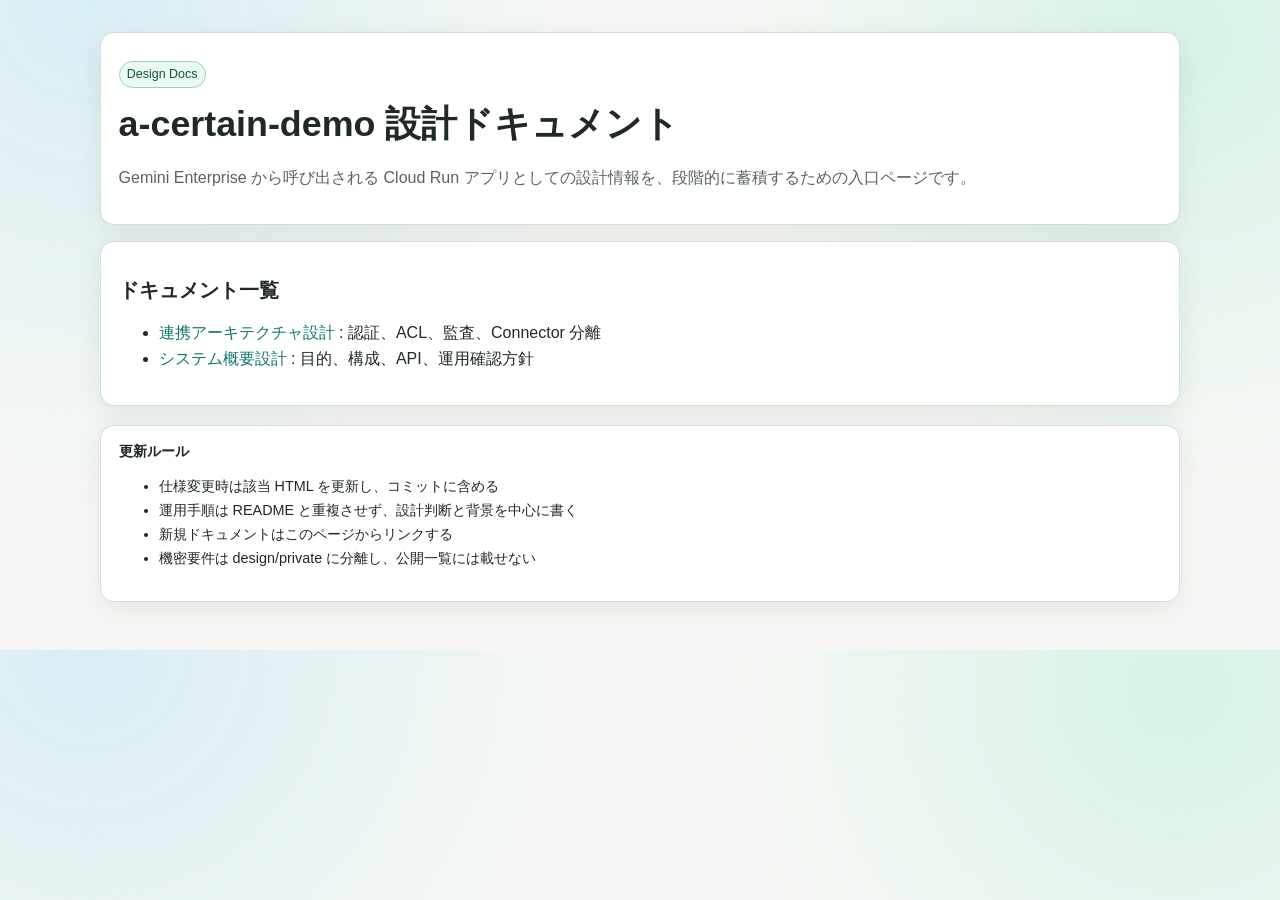
==== design/index.html @ d28c5338 "Add public and private design documentation" ====
<!doctype html>
<html lang="ja">
  <head>
    <meta charset="UTF-8" />
    <meta name="viewport" content="width=device-width, initial-scale=1.0" />
    <title>a-certain-demo Design Docs</title>
    <link rel="stylesheet" href="./assets/style.css" />
  </head>
  <body>
    <main class="page">
      <section class="card">
        <p class="badge">Design Docs</p>
        <h1>a-certain-demo 設計ドキュメント</h1>
        <p class="muted">
          Gemini Enterprise から呼び出される Cloud Run アプリとしての設計情報を、段階的に蓄積するための入口ページです。
        </p>
      </section>

      <section class="card" style="margin-top: 1rem">
        <h2>ドキュメント一覧</h2>
        <ul>
          <li>
            <a href="./connector-architecture.html">連携アーキテクチャ設計</a>
            : 認証、ACL、監査、Connector 分離
          </li>
          <li>
            <a href="./system-overview.html">システム概要設計</a>
            : 目的、構成、API、運用確認方針
          </li>
        </ul>
      </section>

      <section class="card footer">
        <strong>更新ルール</strong>
        <ul>
          <li>仕様変更時は該当 HTML を更新し、コミットに含める</li>
          <li>運用手順は README と重複させず、設計判断と背景を中心に書く</li>
          <li>新規ドキュメントはこのページからリンクする</li>
          <li>機密要件は design/private に分離し、公開一覧には載せない</li>
        </ul>
      </section>
    </main>
  </body>
</html>
---- design/assets/style.css ----
:root {
  --bg: #f6f7f4;
  --surface: #ffffff;
  --text: #1f2a22;
  --muted: #57655b;
  --line: #d8ddd6;
  --accent: #0f766e;
  --accent-2: #14532d;
}

* {
  box-sizing: border-box;
}

body {
  margin: 0;
  color: var(--text);
  font-family: "Avenir Next", "Hiragino Kaku Gothic ProN", "Yu Gothic", sans-serif;
  background:
    radial-gradient(circle at 92% 6%, #d7f3e6 0, transparent 34%),
    radial-gradient(circle at 7% 0%, #d9eef4 0, transparent 38%),
    var(--bg);
}

.page {
  width: min(1080px, 100% - 2rem);
  margin: 2rem auto 3rem;
}

.card {
  background: var(--surface);
  border: 1px solid var(--line);
  border-radius: 14px;
  padding: 1rem 1.1rem;
  box-shadow: 0 8px 28px rgba(20, 45, 32, 0.08);
}

h1,
h2,
h3 {
  margin: 0;
}

h1 {
  font-size: clamp(1.6rem, 2.8vw, 2.4rem);
}

h2 {
  margin-top: 1.2rem;
  font-size: 1.25rem;
}

h3 {
  margin-top: 0.9rem;
  font-size: 1.02rem;
}

p,
li {
  line-height: 1.65;
}

small,
.muted {
  color: var(--muted);
}

a {
  color: var(--accent);
  text-decoration: none;
}

a:hover {
  text-decoration: underline;
}

.grid {
  display: grid;
  gap: 1rem;
}

.grid.cols-2 {
  grid-template-columns: repeat(2, minmax(0, 1fr));
}

.kv {
  width: 100%;
  border-collapse: collapse;
  margin-top: 0.7rem;
}

.kv th,
.kv td {
  border: 1px solid var(--line);
  padding: 0.55rem 0.7rem;
  vertical-align: top;
}

.kv th {
  width: 220px;
  text-align: left;
  background: #f8fbf9;
}

.badge {
  display: inline-block;
  font-size: 0.78rem;
  border: 1px solid #9ad2bf;
  background: #e8faf2;
  color: var(--accent-2);
  padding: 0.12rem 0.45rem;
  border-radius: 999px;
}

.note {
  border-left: 4px solid var(--accent);
  background: #eef9f7;
  padding: 0.75rem 0.9rem;
  border-radius: 8px;
}

.timeline {
  margin: 0.5rem 0 0;
  padding-left: 1.2rem;
}

.footer {
  margin-top: 1.2rem;
  font-size: 0.9rem;
}

@media (max-width: 820px) {
  .grid.cols-2 {
    grid-template-columns: 1fr;
  }

  .page {
    width: calc(100% - 1rem);
    margin: 0.8rem auto 1.4rem;
  }
}
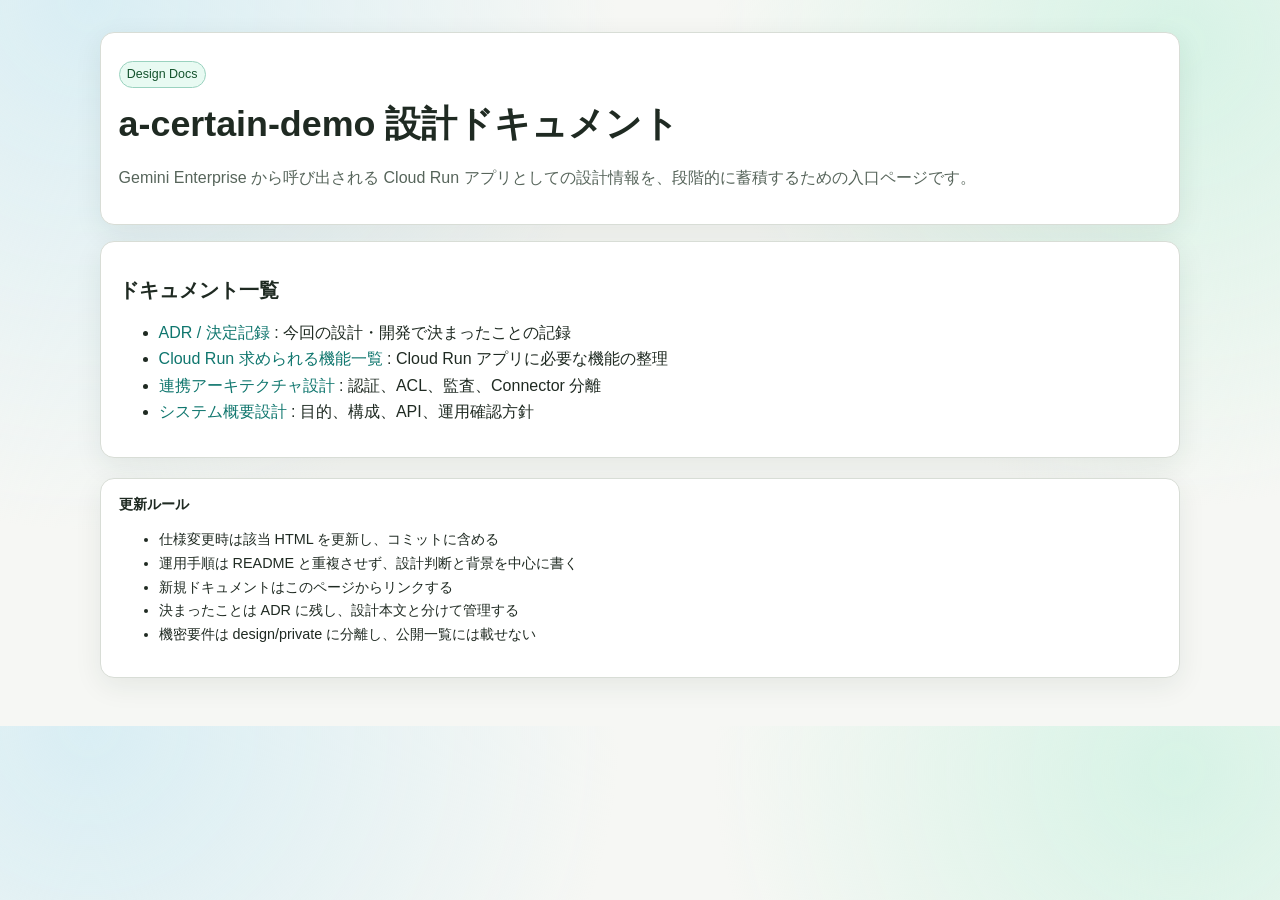
==== commit ea011404: "Migrate app to FastAPI and refine architecture diagrams" ====
--- a/design/index.html
+++ b/design/index.html
@@ -20,6 +20,14 @@
         <h2>ドキュメント一覧</h2>
         <ul>
           <li>
+            <a href="../adr/README.md">ADR / 決定記録</a>
+            : 今回の設計・開発で決まったことの記録
+          </li>
+          <li>
+            <a href="./cloudrun_requirements.md">Cloud Run 求められる機能一覧</a>
+            : Cloud Run アプリに必要な機能の整理
+          </li>
+          <li>
             <a href="./connector-architecture.html">連携アーキテクチャ設計</a>
             : 認証、ACL、監査、Connector 分離
           </li>
@@ -36,6 +44,7 @@
           <li>仕様変更時は該当 HTML を更新し、コミットに含める</li>
           <li>運用手順は README と重複させず、設計判断と背景を中心に書く</li>
           <li>新規ドキュメントはこのページからリンクする</li>
+          <li>決まったことは ADR に残し、設計本文と分けて管理する</li>
           <li>機密要件は design/private に分離し、公開一覧には載せない</li>
         </ul>
       </section>
--- a/design/assets/style.css
+++ b/design/assets/style.css
@@ -129,6 +129,87 @@
   font-size: 0.9rem;
 }
 
+.diagram {
+  display: grid;
+  gap: 0.8rem;
+  margin-top: 0.8rem;
+}
+
+.diagram-row {
+  display: grid;
+  gap: 0.75rem;
+  grid-template-columns: repeat(auto-fit, minmax(180px, 1fr));
+  align-items: stretch;
+}
+
+.diagram-node {
+  border: 1px solid var(--line);
+  border-radius: 12px;
+  background: linear-gradient(180deg, #ffffff 0%, #f7fbf8 100%);
+  padding: 0.85rem 0.9rem;
+  box-shadow: 0 6px 18px rgba(20, 45, 32, 0.06);
+}
+
+.diagram-node strong {
+  display: block;
+  margin-bottom: 0.25rem;
+}
+
+.diagram-node .subtle {
+  color: var(--muted);
+  font-size: 0.92rem;
+  line-height: 1.55;
+}
+
+.diagram-arrow {
+  text-align: center;
+  color: var(--accent);
+  font-weight: 700;
+  letter-spacing: 0.08em;
+}
+
+.swimlane {
+  width: 100%;
+  border-collapse: collapse;
+  margin-top: 0.75rem;
+}
+
+.swimlane th,
+.swimlane td {
+  border: 1px solid var(--line);
+  padding: 0.65rem 0.75rem;
+  vertical-align: top;
+}
+
+.swimlane th {
+  background: #f8fbf9;
+  text-align: left;
+}
+
+.swimlane .scope {
+  font-size: 0.75rem;
+  text-transform: uppercase;
+  letter-spacing: 0.08em;
+  color: var(--muted);
+}
+
+.pill-list {
+  display: flex;
+  flex-wrap: wrap;
+  gap: 0.4rem;
+  padding-left: 0;
+  list-style: none;
+}
+
+.pill-list li {
+  border: 1px solid #b9d7c9;
+  background: #edf9f4;
+  color: var(--accent-2);
+  border-radius: 999px;
+  padding: 0.2rem 0.55rem;
+  font-size: 0.82rem;
+}
+
 @media (max-width: 820px) {
   .grid.cols-2 {
     grid-template-columns: 1fr;
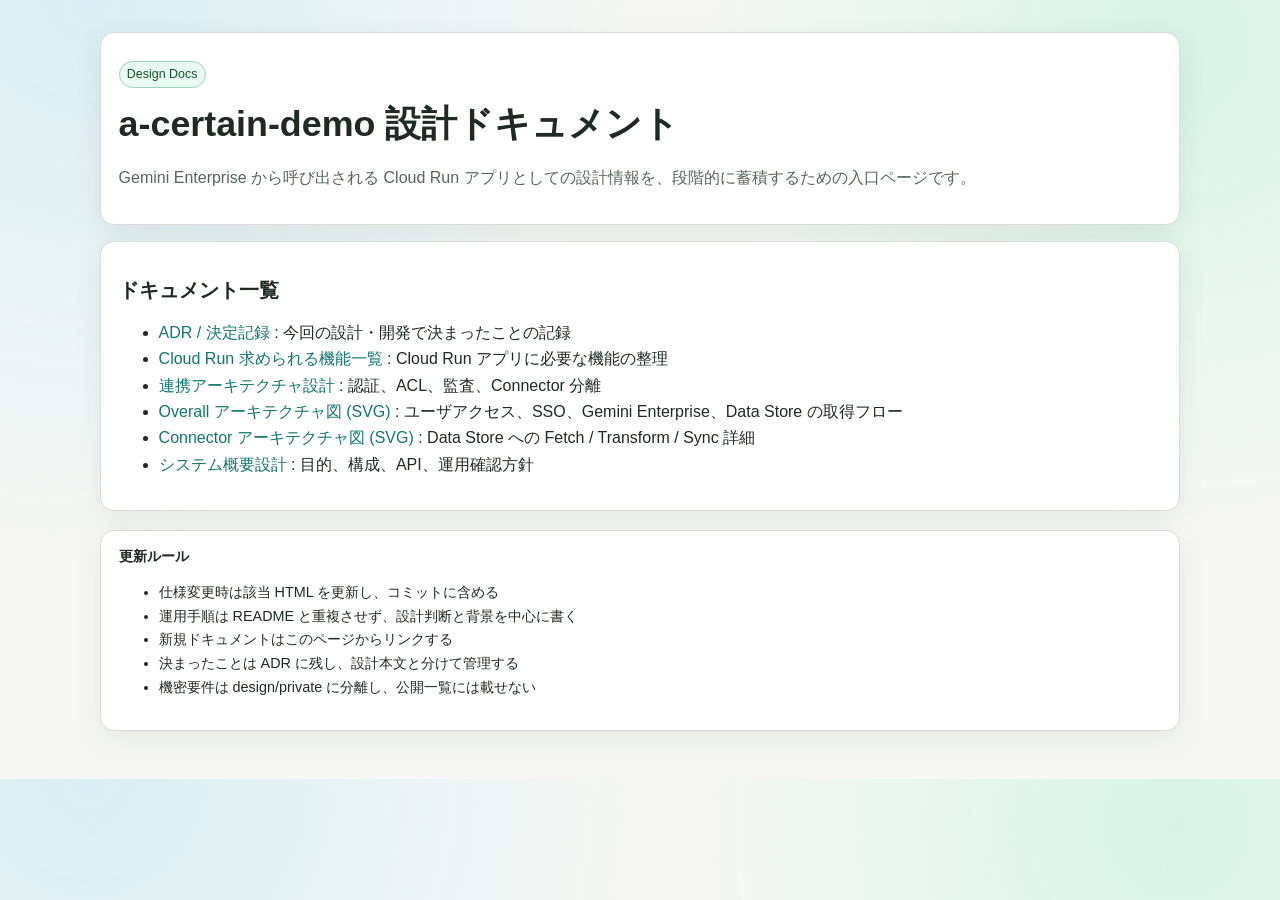
==== commit bd40b018: "docs: split overall and connector architecture diagrams" ====
--- a/design/index.html
+++ b/design/index.html
@@ -32,6 +32,14 @@
             : 認証、ACL、監査、Connector 分離
           </li>
           <li>
+            <a href="./image/overall-architecture.svg">Overall アーキテクチャ図 (SVG)</a>
+            : ユーザアクセス、SSO、Gemini Enterprise、Data Store の取得フロー
+          </li>
+          <li>
+            <a href="./image/connector-architecture.svg">Connector アーキテクチャ図 (SVG)</a>
+            : Data Store への Fetch / Transform / Sync 詳細
+          </li>
+          <li>
             <a href="./system-overview.html">システム概要設計</a>
             : 目的、構成、API、運用確認方針
           </li>
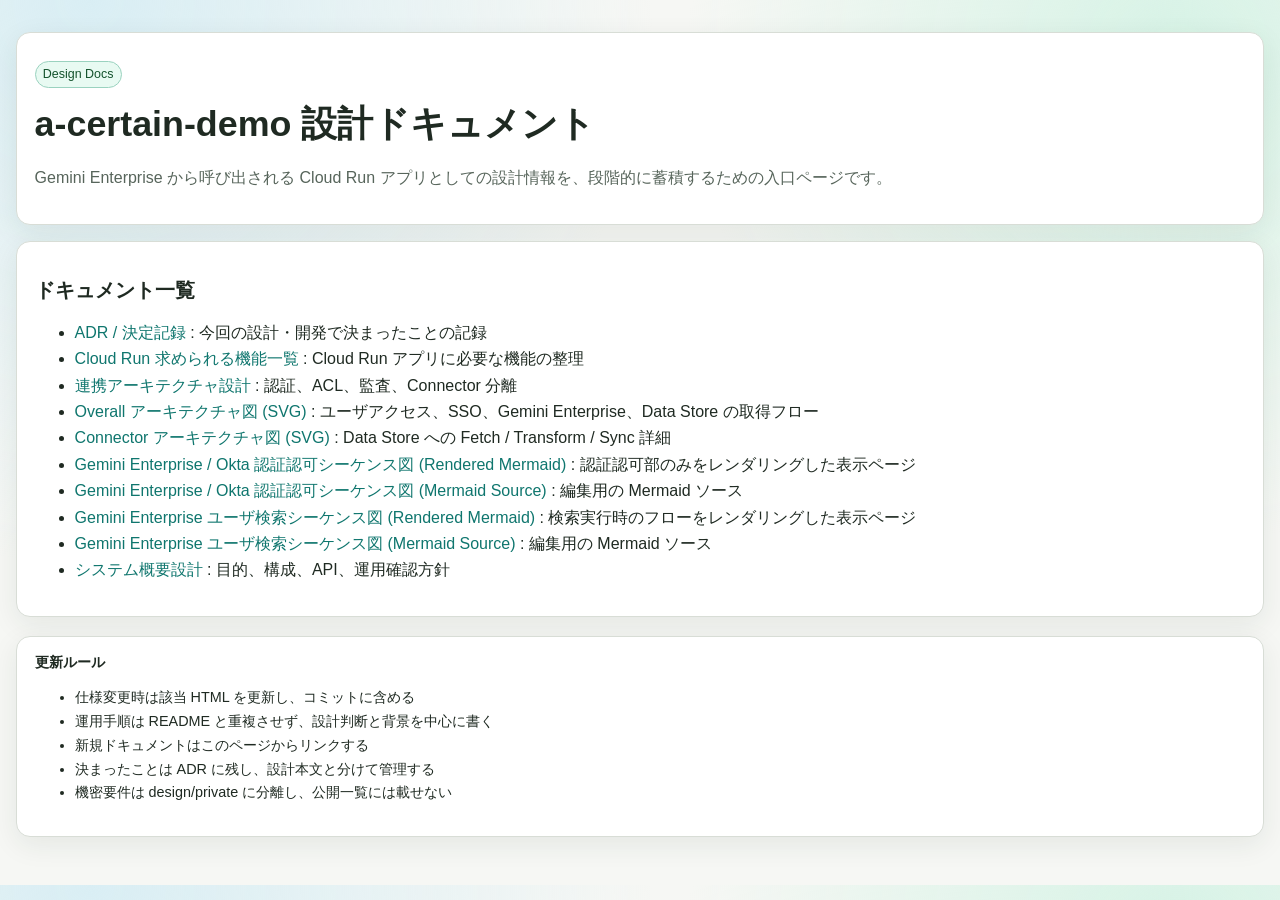
==== commit abb21fd6: "docs: widen design pages and split sequence diagrams" ====
--- a/design/index.html
+++ b/design/index.html
@@ -40,6 +40,22 @@
             : Data Store への Fetch / Transform / Sync 詳細
           </li>
           <li>
+            <a href="./image/gemini-enterprise-okta-sequence.html">Gemini Enterprise / Okta 認証認可シーケンス図 (Rendered Mermaid)</a>
+            : 認証認可部のみをレンダリングした表示ページ
+          </li>
+          <li>
+            <a href="./image/gemini-enterprise-okta-sequence.mmd">Gemini Enterprise / Okta 認証認可シーケンス図 (Mermaid Source)</a>
+            : 編集用の Mermaid ソース
+          </li>
+          <li>
+            <a href="./image/gemini-enterprise-user-search-sequence.html">Gemini Enterprise ユーザ検索シーケンス図 (Rendered Mermaid)</a>
+            : 検索実行時のフローをレンダリングした表示ページ
+          </li>
+          <li>
+            <a href="./image/gemini-enterprise-user-search-sequence.mmd">Gemini Enterprise ユーザ検索シーケンス図 (Mermaid Source)</a>
+            : 編集用の Mermaid ソース
+          </li>
+          <li>
             <a href="./system-overview.html">システム概要設計</a>
             : 目的、構成、API、運用確認方針
           </li>
--- a/design/assets/style.css
+++ b/design/assets/style.css
@@ -23,7 +23,7 @@
 }
 
 .page {
-  width: min(1080px, 100% - 2rem);
+  width: min(1360px, 100% - 2rem);
   margin: 2rem auto 3rem;
 }
 
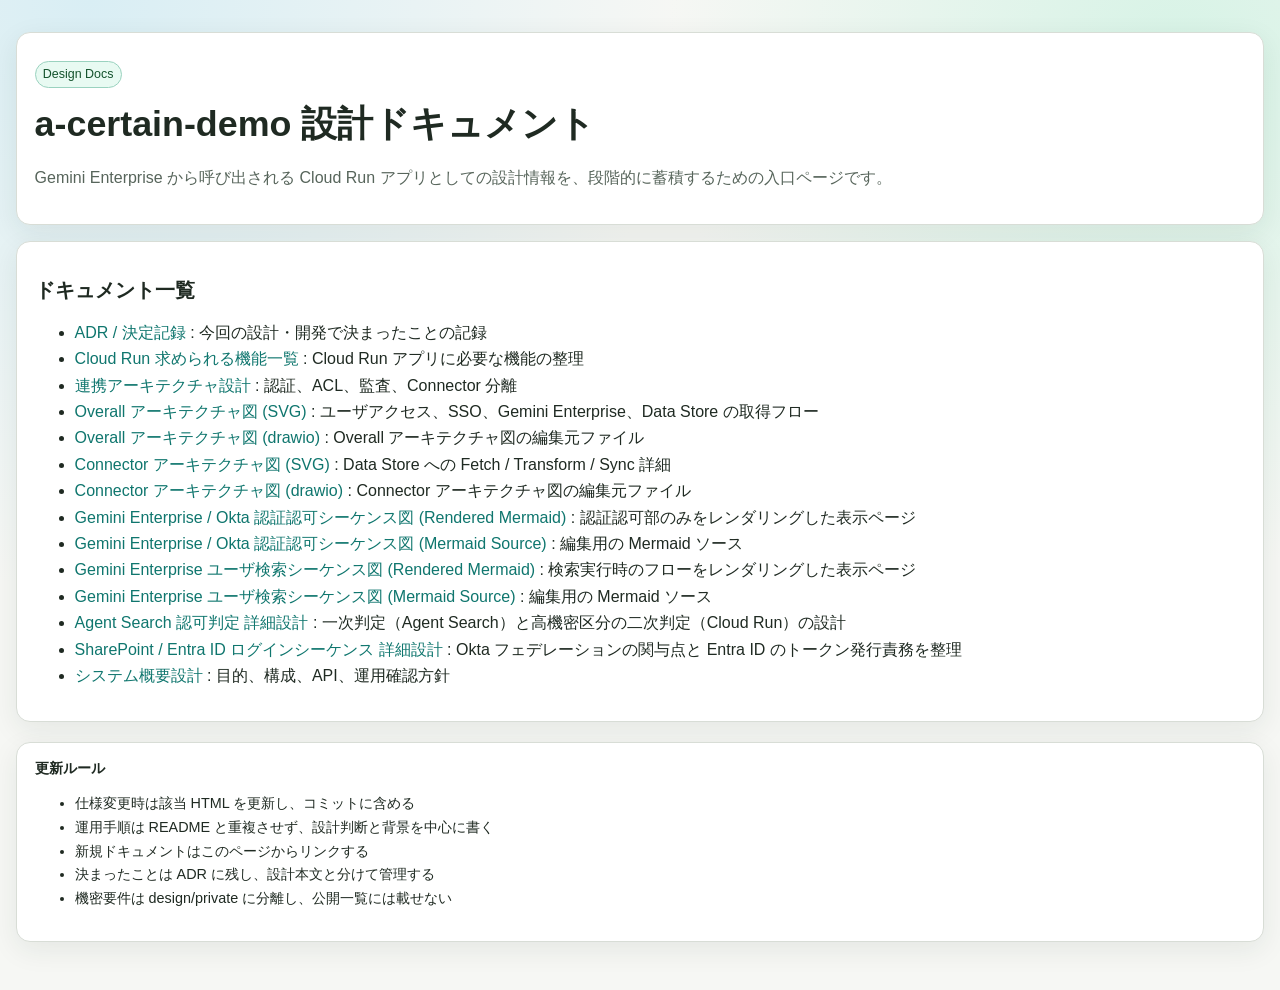
==== commit b5cba83e: "docs: refine auth/search design docs and add evidence-backed ACL matching" ====
--- a/design/index.html
+++ b/design/index.html
@@ -36,8 +36,16 @@
             : ユーザアクセス、SSO、Gemini Enterprise、Data Store の取得フロー
           </li>
           <li>
+            <a href="./image/overall-architecture.drawio">Overall アーキテクチャ図 (drawio)</a>
+            : Overall アーキテクチャ図の編集元ファイル
+          </li>
+          <li>
             <a href="./image/connector-architecture.svg">Connector アーキテクチャ図 (SVG)</a>
             : Data Store への Fetch / Transform / Sync 詳細
+          </li>
+          <li>
+            <a href="./image/connector-architecture.drawio">Connector アーキテクチャ図 (drawio)</a>
+            : Connector アーキテクチャ図の編集元ファイル
           </li>
           <li>
             <a href="./image/gemini-enterprise-okta-sequence.html">Gemini Enterprise / Okta 認証認可シーケンス図 (Rendered Mermaid)</a>
@@ -54,6 +62,14 @@
           <li>
             <a href="./image/gemini-enterprise-user-search-sequence.mmd">Gemini Enterprise ユーザ検索シーケンス図 (Mermaid Source)</a>
             : 編集用の Mermaid ソース
+          </li>
+          <li>
+            <a href="./agent-search-authorization-detail.html">Agent Search 認可判定 詳細設計</a>
+            : 一次判定（Agent Search）と高機密区分の二次判定（Cloud Run）の設計
+          </li>
+          <li>
+            <a href="./sharepoint-entra-okta-sequence.html">SharePoint / Entra ID ログインシーケンス 詳細設計</a>
+            : Okta フェデレーションの関与点と Entra ID のトークン発行責務を整理
           </li>
           <li>
             <a href="./system-overview.html">システム概要設計</a>
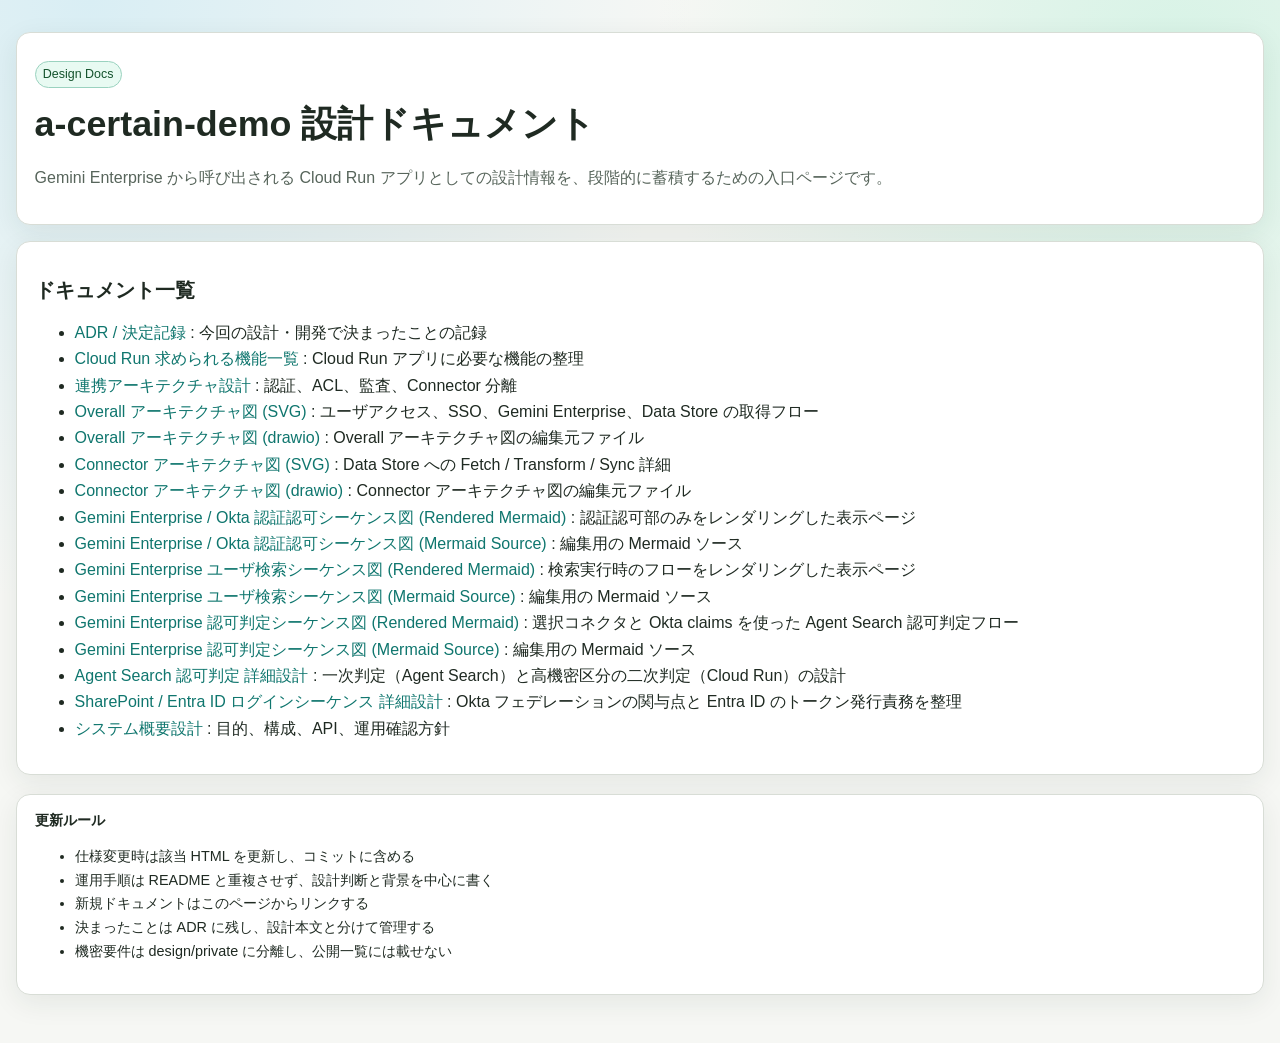
==== commit 5a01b2e0: "Reorganize design assets and refine auth flows" ====
--- a/design/index.html
+++ b/design/index.html
@@ -32,19 +32,19 @@
             : 認証、ACL、監査、Connector 分離
           </li>
           <li>
-            <a href="./image/overall-architecture.svg">Overall アーキテクチャ図 (SVG)</a>
+            <a href="./image/svg_drawio/overall-architecture.svg">Overall アーキテクチャ図 (SVG)</a>
             : ユーザアクセス、SSO、Gemini Enterprise、Data Store の取得フロー
           </li>
           <li>
-            <a href="./image/overall-architecture.drawio">Overall アーキテクチャ図 (drawio)</a>
+            <a href="./image/svg_drawio/overall-architecture.drawio">Overall アーキテクチャ図 (drawio)</a>
             : Overall アーキテクチャ図の編集元ファイル
           </li>
           <li>
-            <a href="./image/connector-architecture.svg">Connector アーキテクチャ図 (SVG)</a>
+            <a href="./image/svg_drawio/connector-architecture.svg">Connector アーキテクチャ図 (SVG)</a>
             : Data Store への Fetch / Transform / Sync 詳細
           </li>
           <li>
-            <a href="./image/connector-architecture.drawio">Connector アーキテクチャ図 (drawio)</a>
+            <a href="./image/svg_drawio/connector-architecture.drawio">Connector アーキテクチャ図 (drawio)</a>
             : Connector アーキテクチャ図の編集元ファイル
           </li>
           <li>
@@ -52,7 +52,7 @@
             : 認証認可部のみをレンダリングした表示ページ
           </li>
           <li>
-            <a href="./image/gemini-enterprise-okta-sequence.mmd">Gemini Enterprise / Okta 認証認可シーケンス図 (Mermaid Source)</a>
+            <a href="./image/mmd/gemini-enterprise-okta-sequence.mmd">Gemini Enterprise / Okta 認証認可シーケンス図 (Mermaid Source)</a>
             : 編集用の Mermaid ソース
           </li>
           <li>
@@ -60,7 +60,15 @@
             : 検索実行時のフローをレンダリングした表示ページ
           </li>
           <li>
-            <a href="./image/gemini-enterprise-user-search-sequence.mmd">Gemini Enterprise ユーザ検索シーケンス図 (Mermaid Source)</a>
+            <a href="./image/mmd/gemini-enterprise-user-search-sequence.mmd">Gemini Enterprise ユーザ検索シーケンス図 (Mermaid Source)</a>
+            : 編集用の Mermaid ソース
+          </li>
+          <li>
+            <a href="./image/gemini-enterprise-connector-acl-sequence.html">Gemini Enterprise 認可判定シーケンス図 (Rendered Mermaid)</a>
+            : 選択コネクタと Okta claims を使った Agent Search 認可判定フロー
+          </li>
+          <li>
+            <a href="./image/mmd/gemini-enterprise-connector-acl-sequence.mmd">Gemini Enterprise 認可判定シーケンス図 (Mermaid Source)</a>
             : 編集用の Mermaid ソース
           </li>
           <li>
